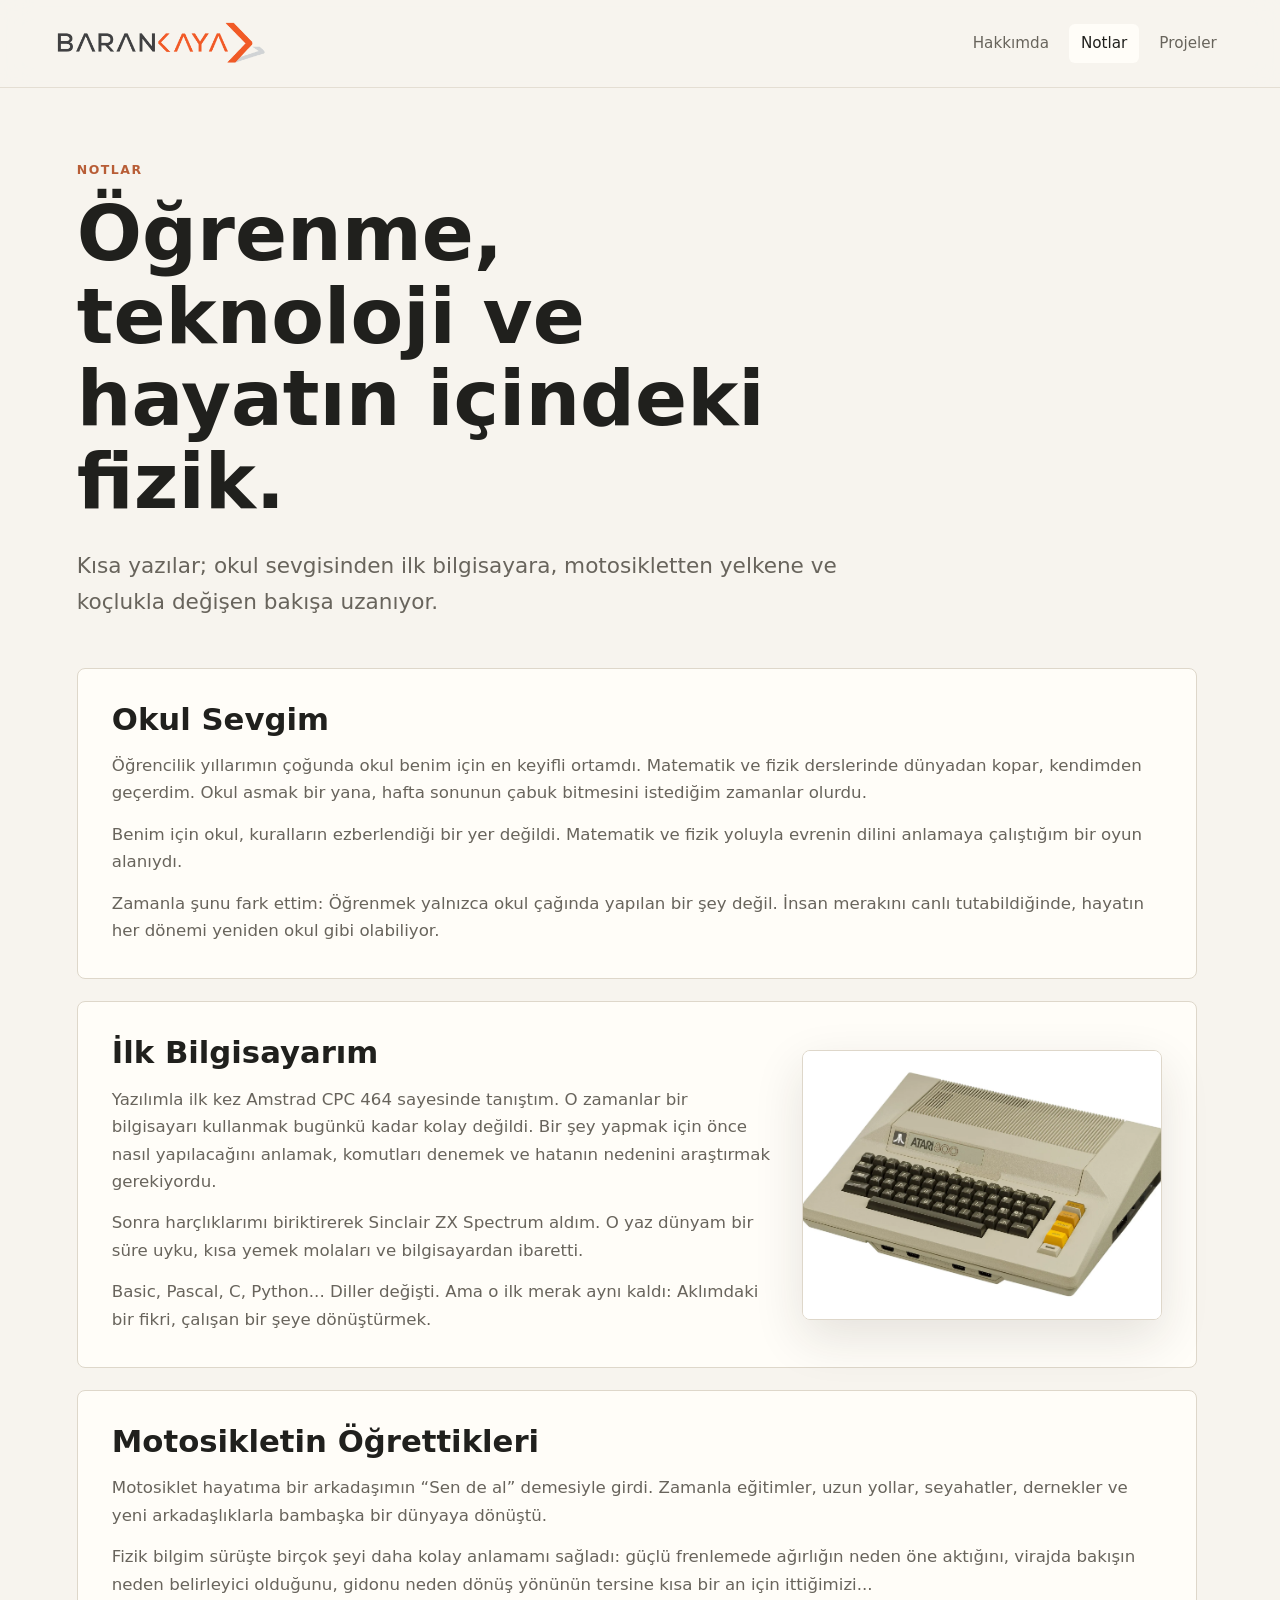
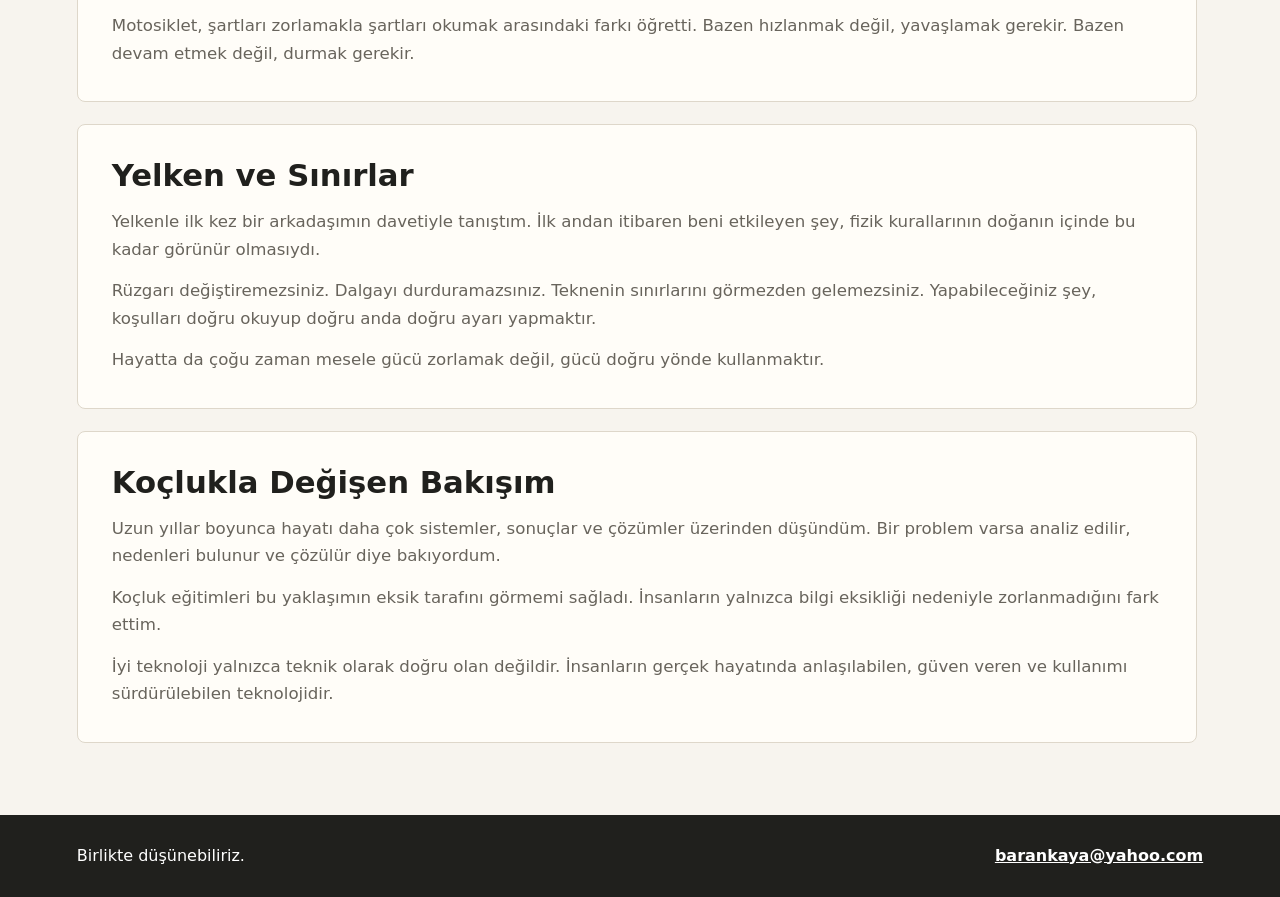
==== notlar.html @ fc0e7b52 "Initial barankaya site" ====
<!doctype html>
<html lang="tr">
  <head>
    <meta charset="utf-8">
    <meta name="viewport" content="width=device-width, initial-scale=1">
    <title>Baran Kaya - Notlar</title>
    <meta name="description" content="Baran Kaya'nın okul, ilk bilgisayar, motosiklet, yelken ve koçluk üzerine kişisel notları.">
    <link rel="icon" href="favicon.ico" sizes="any">
    <link rel="icon" type="image/png" href="assets/icons/favicon-32x32.png" sizes="32x32">
    <link rel="icon" type="image/png" href="assets/icons/favicon-192x192.png" sizes="192x192">
    <link rel="apple-touch-icon" href="assets/icons/apple-touch-icon.png">
    <meta name="msapplication-TileImage" content="assets/icons/mstile-270x270.png">
    <link rel="stylesheet" href="assets/css/style.css">
  </head>
  <body>
    <header class="site-header">
      <a class="brand" href="index.html" aria-label="Baran Kaya ana sayfa">
        <img src="assets/img/baran-kaya-logo.webp" alt="Baran Kaya">
      </a>
      <nav class="nav" aria-label="Ana menü">
        <a href="index.html">Hakkımda</a>
        <a href="notlar.html" aria-current="page">Notlar</a>
        <a href="projeler.html">Projeler</a>
      </nav>
    </header>

    <main class="page">
      <section class="page-heading">
        <p class="eyebrow">Notlar</p>
        <h1>Öğrenme, teknoloji ve hayatın içindeki fizik.</h1>
        <p class="lead">Kısa yazılar; okul sevgisinden ilk bilgisayara, motosikletten yelkene ve koçlukla değişen bakışa uzanıyor.</p>
      </section>

      <section class="note-list">
        <article class="note" id="okul-sevgim">
          <h2>Okul Sevgim</h2>
          <p>Öğrencilik yıllarımın çoğunda okul benim için en keyifli ortamdı. Matematik ve fizik derslerinde dünyadan kopar, kendimden geçerdim. Okul asmak bir yana, hafta sonunun çabuk bitmesini istediğim zamanlar olurdu.</p>
          <p>Benim için okul, kuralların ezberlendiği bir yer değildi. Matematik ve fizik yoluyla evrenin dilini anlamaya çalıştığım bir oyun alanıydı.</p>
          <p>Zamanla şunu fark ettim: Öğrenmek yalnızca okul çağında yapılan bir şey değil. İnsan merakını canlı tutabildiğinde, hayatın her dönemi yeniden okul gibi olabiliyor.</p>
        </article>

        <article class="note with-image" id="ilk-bilgisayarim">
          <div>
            <h2>İlk Bilgisayarım</h2>
            <p>Yazılımla ilk kez Amstrad CPC 464 sayesinde tanıştım. O zamanlar bir bilgisayarı kullanmak bugünkü kadar kolay değildi. Bir şey yapmak için önce nasıl yapılacağını anlamak, komutları denemek ve hatanın nedenini araştırmak gerekiyordu.</p>
            <p>Sonra harçlıklarımı biriktirerek Sinclair ZX Spectrum aldım. O yaz dünyam bir süre uyku, kısa yemek molaları ve bilgisayardan ibaretti.</p>
            <p>Basic, Pascal, C, Python... Diller değişti. Ama o ilk merak aynı kaldı: Aklımdaki bir fikri, çalışan bir şeye dönüştürmek.</p>
          </div>
          <img src="assets/img/atari.webp" alt="Atari 800 bilgisayar">
        </article>

        <article class="note" id="motosikletin-ogrettikleri">
          <h2>Motosikletin Öğrettikleri</h2>
          <p>Motosiklet hayatıma bir arkadaşımın “Sen de al” demesiyle girdi. Zamanla eğitimler, uzun yollar, seyahatler, dernekler ve yeni arkadaşlıklarla bambaşka bir dünyaya dönüştü.</p>
          <p>Fizik bilgim sürüşte birçok şeyi daha kolay anlamamı sağladı: güçlü frenlemede ağırlığın neden öne aktığını, virajda bakışın neden belirleyici olduğunu, gidonu neden dönüş yönünün tersine kısa bir an için ittiğimizi...</p>
          <p>Motosiklet, şartları zorlamakla şartları okumak arasındaki farkı öğretti. Bazen hızlanmak değil, yavaşlamak gerekir. Bazen devam etmek değil, durmak gerekir.</p>
        </article>

        <article class="note" id="yelken-ve-sinirlar">
          <h2>Yelken ve Sınırlar</h2>
          <p>Yelkenle ilk kez bir arkadaşımın davetiyle tanıştım. İlk andan itibaren beni etkileyen şey, fizik kurallarının doğanın içinde bu kadar görünür olmasıydı.</p>
          <p>Rüzgarı değiştiremezsiniz. Dalgayı durduramazsınız. Teknenin sınırlarını görmezden gelemezsiniz. Yapabileceğiniz şey, koşulları doğru okuyup doğru anda doğru ayarı yapmaktır.</p>
          <p>Hayatta da çoğu zaman mesele gücü zorlamak değil, gücü doğru yönde kullanmaktır.</p>
        </article>

        <article class="note" id="koclukla-degisen-bakisim">
          <h2>Koçlukla Değişen Bakışım</h2>
          <p>Uzun yıllar boyunca hayatı daha çok sistemler, sonuçlar ve çözümler üzerinden düşündüm. Bir problem varsa analiz edilir, nedenleri bulunur ve çözülür diye bakıyordum.</p>
          <p>Koçluk eğitimleri bu yaklaşımın eksik tarafını görmemi sağladı. İnsanların yalnızca bilgi eksikliği nedeniyle zorlanmadığını fark ettim.</p>
          <p>İyi teknoloji yalnızca teknik olarak doğru olan değildir. İnsanların gerçek hayatında anlaşılabilen, güven veren ve kullanımı sürdürülebilen teknolojidir.</p>
        </article>
      </section>
    </main>

    <footer class="site-footer">
      <p>Birlikte düşünebiliriz.</p>
      <a href="mailto:barankaya@yahoo.com">barankaya@yahoo.com</a>
    </footer>
  </body>
</html>
---- assets/css/style.css ----
:root {
  --bg: #f7f4ee;
  --panel: #fffdf8;
  --ink: #20201d;
  --muted: #68645c;
  --line: #ded7ca;
  --accent: #1f5f5b;
  --accent-dark: #164844;
  --warm: #b85d36;
  --shadow: 0 18px 50px rgba(38, 34, 28, 0.12);
}

* {
  box-sizing: border-box;
}

html {
  scroll-behavior: smooth;
}

body {
  margin: 0;
  background: var(--bg);
  color: var(--ink);
  font-family: Inter, ui-sans-serif, system-ui, -apple-system, BlinkMacSystemFont, "Segoe UI", sans-serif;
  line-height: 1.65;
}

img {
  display: block;
  max-width: 100%;
}

a {
  color: inherit;
}

.site-header {
  position: sticky;
  top: 0;
  z-index: 10;
  display: flex;
  align-items: center;
  justify-content: space-between;
  gap: 24px;
  padding: 18px clamp(20px, 4vw, 56px);
  background: rgba(247, 244, 238, 0.9);
  border-bottom: 1px solid rgba(222, 215, 202, 0.75);
  backdrop-filter: blur(16px);
}

.brand {
  display: inline-flex;
  align-items: center;
  width: min(220px, 48vw);
  font-weight: 750;
  text-decoration: none;
  letter-spacing: 0;
}

.brand img {
  width: 100%;
  height: auto;
}

.nav {
  display: flex;
  align-items: center;
  gap: 8px;
}

.nav a {
  min-height: 38px;
  padding: 7px 12px;
  border-radius: 6px;
  color: var(--muted);
  font-size: 0.95rem;
  text-decoration: none;
}

.nav a:hover,
.nav a[aria-current="page"] {
  background: var(--panel);
  color: var(--ink);
}

.hero {
  display: grid;
  grid-template-columns: minmax(0, 1.2fr) minmax(260px, 420px);
  gap: clamp(32px, 6vw, 76px);
  align-items: center;
  min-height: calc(100vh - 76px);
  padding: clamp(56px, 8vw, 108px) clamp(20px, 6vw, 88px) 48px;
}

.hero-copy,
.page-heading {
  max-width: 780px;
}

.eyebrow {
  margin: 0 0 12px;
  color: var(--warm);
  font-size: 0.78rem;
  font-weight: 800;
  letter-spacing: 0.12em;
  text-transform: uppercase;
}

h1,
h2 {
  margin: 0;
  line-height: 1.08;
  letter-spacing: 0;
}

h1 {
  max-width: 760px;
  font-size: clamp(2.5rem, 6vw, 5.6rem);
}

h2 {
  font-size: clamp(1.65rem, 3vw, 3rem);
}

p {
  margin: 0;
}

.lead {
  margin-top: 24px;
  color: var(--muted);
  font-size: clamp(1.08rem, 2vw, 1.35rem);
}

.hero-actions {
  display: flex;
  flex-wrap: wrap;
  gap: 12px;
  margin-top: 32px;
}

.button {
  display: inline-flex;
  align-items: center;
  justify-content: center;
  min-height: 46px;
  padding: 10px 18px;
  border: 1px solid var(--line);
  border-radius: 6px;
  background: var(--panel);
  color: var(--ink);
  font-weight: 700;
  text-decoration: none;
}

.button.primary {
  border-color: var(--accent);
  background: var(--accent);
  color: #fff;
}

.portrait-card {
  margin: 0;
  padding: 12px;
  background: var(--panel);
  border: 1px solid var(--line);
  border-radius: 8px;
  box-shadow: var(--shadow);
}

.portrait-card img {
  aspect-ratio: 1;
  width: 100%;
  border-radius: 6px;
  object-fit: cover;
}

.section,
.page {
  padding-right: clamp(20px, 6vw, 88px);
  padding-left: clamp(20px, 6vw, 88px);
}

.intro-grid {
  display: grid;
  grid-template-columns: minmax(0, 1fr) minmax(280px, 0.55fr);
  gap: 28px;
  padding-top: 64px;
  padding-bottom: 64px;
  border-top: 1px solid var(--line);
}

.intro-grid p,
.story-copy p,
.feature p,
.today p,
.note p,
.project-card p,
.questions li {
  color: var(--muted);
  font-size: 1.04rem;
}

.intro-grid h2,
.story-copy h2,
.feature h2,
.today h2 {
  margin-bottom: 18px;
}

.quote-panel {
  display: flex;
  align-items: center;
  padding: 28px;
  background: var(--accent-dark);
  border-radius: 8px;
}

.quote-panel p {
  color: #fff;
  font-size: 1.22rem;
  font-weight: 650;
}

.story-section {
  display: grid;
  grid-template-columns: minmax(0, 1fr) minmax(300px, 0.8fr);
  gap: clamp(28px, 5vw, 64px);
  align-items: center;
  padding-top: 72px;
  padding-bottom: 72px;
  background: #ece7dc;
}

.media-strip {
  display: grid;
  grid-template-columns: 1fr 1fr;
  gap: 14px;
}

.media-strip img,
.feature img,
.note.with-image img {
  width: 100%;
  border-radius: 8px;
  border: 1px solid var(--line);
  object-fit: cover;
  box-shadow: var(--shadow);
}

.media-strip img {
  aspect-ratio: 4 / 3;
}

.text-link {
  display: inline-flex;
  margin-top: 22px;
  color: var(--accent-dark);
  font-weight: 800;
  text-decoration-thickness: 2px;
  text-underline-offset: 5px;
}

.two-column {
  display: grid;
  grid-template-columns: repeat(2, minmax(0, 1fr));
  gap: 24px;
  padding-top: 72px;
  padding-bottom: 72px;
}

.feature {
  display: grid;
  gap: 22px;
}

.feature img {
  aspect-ratio: 16 / 10;
}

.today {
  display: grid;
  grid-template-columns: minmax(0, 0.95fr) minmax(0, 1fr) auto;
  gap: 28px;
  align-items: center;
  padding-top: 64px;
  padding-bottom: 64px;
  border-top: 1px solid var(--line);
}

.site-footer {
  display: flex;
  align-items: center;
  justify-content: space-between;
  gap: 18px;
  padding: 28px clamp(20px, 6vw, 88px);
  background: var(--ink);
  color: #fff;
}

.site-footer a {
  color: #fff;
  font-weight: 700;
}

.page {
  padding-top: 72px;
  padding-bottom: 72px;
}

.page-heading {
  margin-bottom: 48px;
}

.note-list {
  display: grid;
  gap: 22px;
  max-width: 1120px;
}

.note,
.project-card,
.questions {
  padding: clamp(22px, 4vw, 34px);
  background: var(--panel);
  border: 1px solid var(--line);
  border-radius: 8px;
}

.note h2,
.project-card h2,
.questions h2 {
  margin-bottom: 16px;
  font-size: clamp(1.35rem, 2.4vw, 2.1rem);
}

.note p + p {
  margin-top: 14px;
}

.note.with-image {
  display: grid;
  grid-template-columns: minmax(0, 1fr) minmax(220px, 360px);
  gap: 26px;
  align-items: center;
}

.note.with-image img {
  aspect-ratio: 4 / 3;
}

.projects-heading {
  max-width: 900px;
}

.project-grid {
  display: grid;
  grid-template-columns: repeat(2, minmax(0, 1fr));
  gap: 22px;
}

.project-card span {
  display: inline-flex;
  margin-bottom: 22px;
  color: var(--warm);
  font-size: 0.86rem;
  font-weight: 900;
}

.questions {
  margin-top: 28px;
}

.questions ul {
  display: grid;
  gap: 12px;
  margin: 0;
  padding-left: 22px;
}

@media (max-width: 900px) {
  .hero,
  .intro-grid,
  .story-section,
  .two-column,
  .today,
  .note.with-image,
  .project-grid {
    grid-template-columns: 1fr;
  }

  .hero {
    min-height: auto;
  }

  .today {
    align-items: start;
  }
}

@media (max-width: 640px) {
  .site-header {
    align-items: flex-start;
    flex-direction: column;
    padding-top: 14px;
    padding-bottom: 14px;
  }

  .nav {
    width: 100%;
    justify-content: space-between;
  }

  .nav a {
    padding-right: 8px;
    padding-left: 8px;
    font-size: 0.9rem;
  }

  .hero {
    padding-top: 44px;
  }

  .media-strip {
    grid-template-columns: 1fr;
  }

  .site-footer {
    align-items: flex-start;
    flex-direction: column;
  }
}
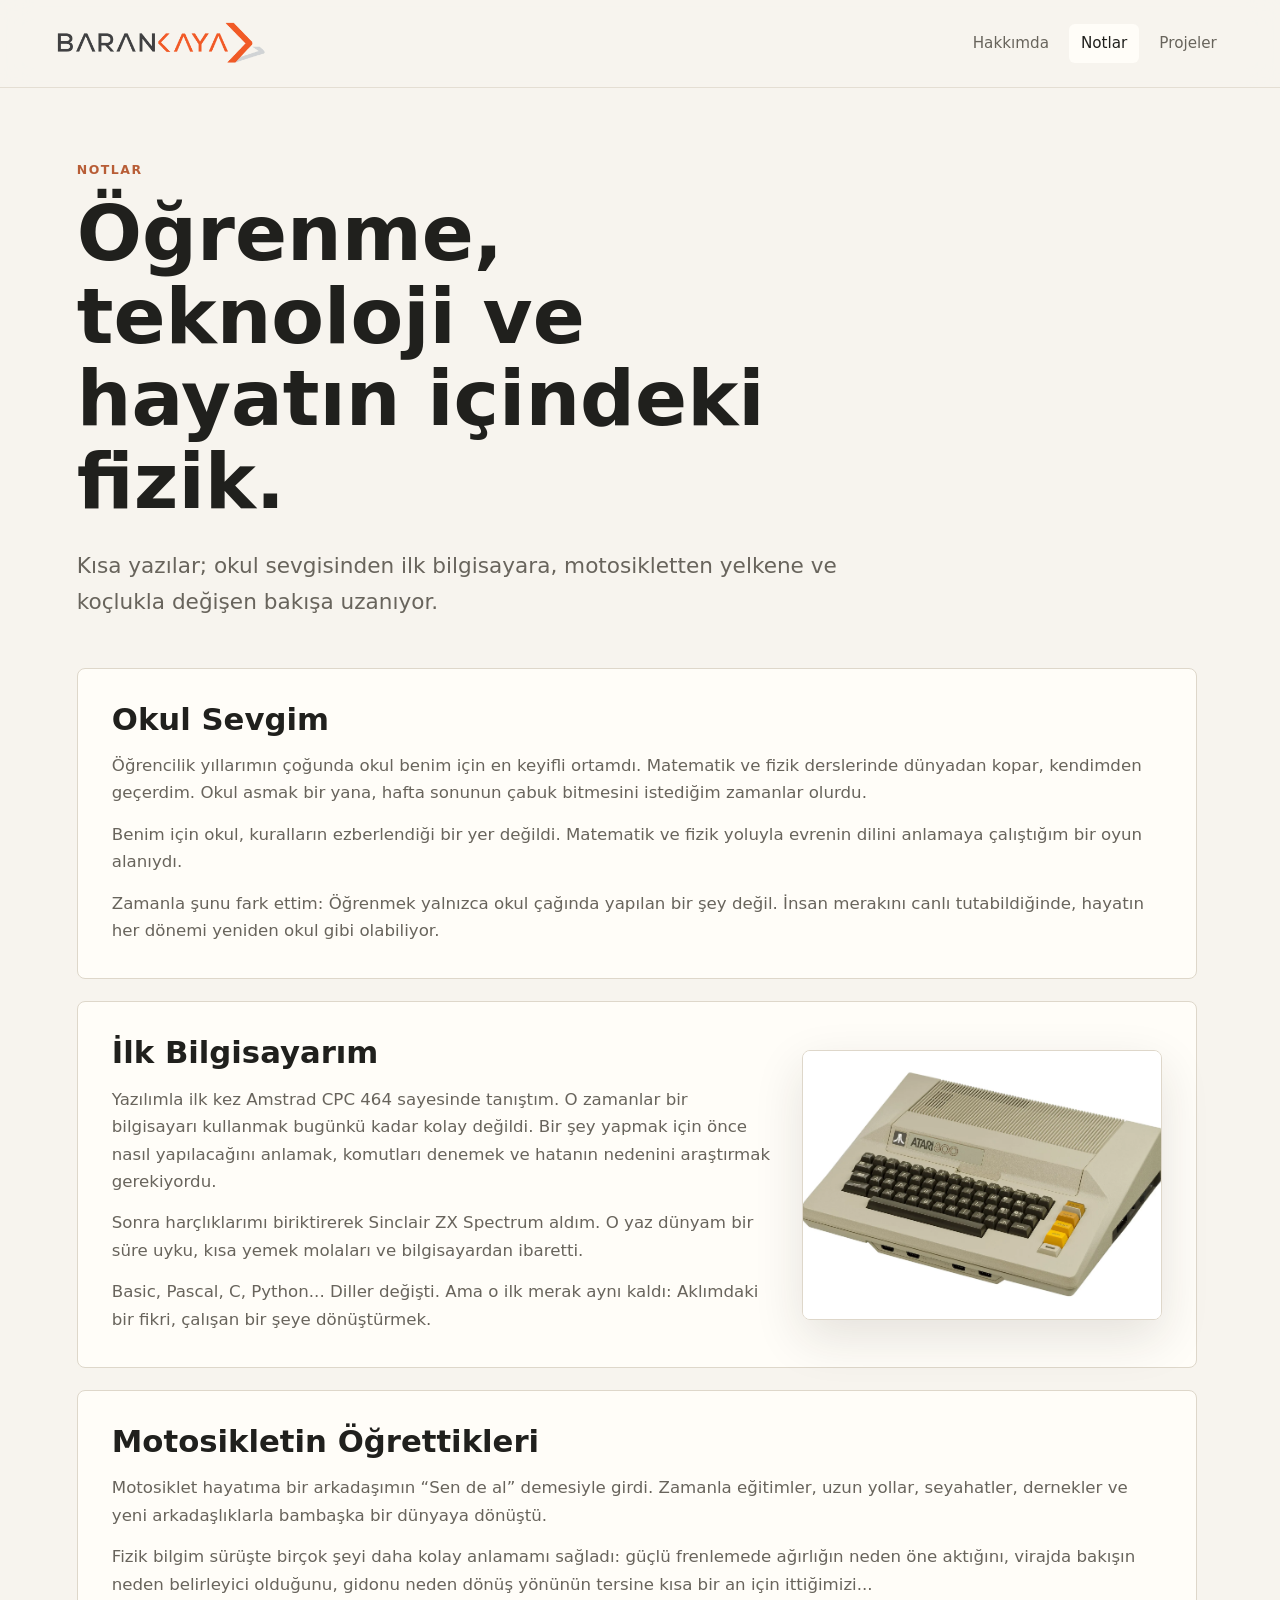
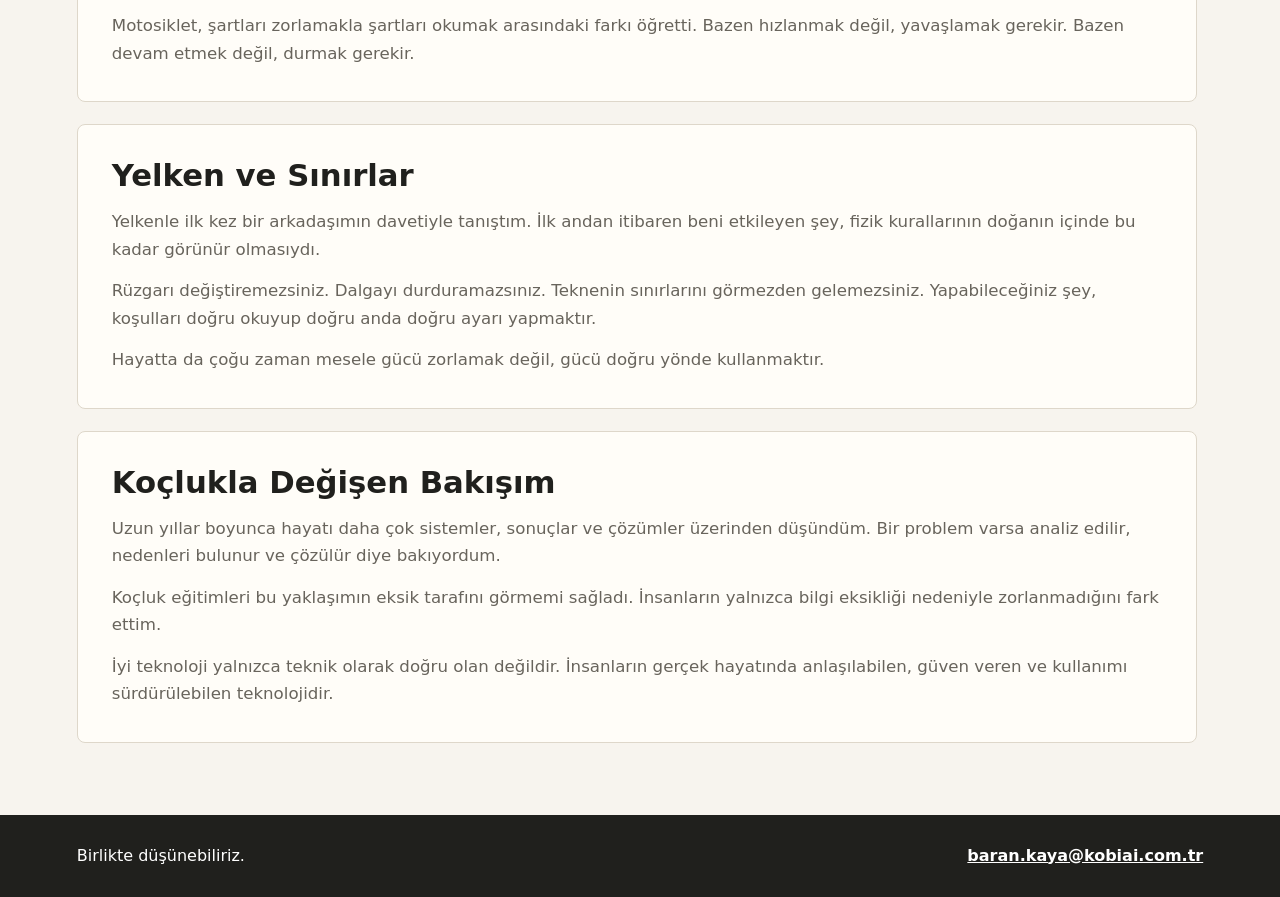
==== commit 6b61b3e2: "Configure custom domain and indexing" ====
--- a/notlar.html
+++ b/notlar.html
@@ -5,6 +5,8 @@
     <meta name="viewport" content="width=device-width, initial-scale=1">
     <title>Baran Kaya - Notlar</title>
     <meta name="description" content="Baran Kaya'nın okul, ilk bilgisayar, motosiklet, yelken ve koçluk üzerine kişisel notları.">
+    <meta name="robots" content="index, follow">
+    <link rel="canonical" href="https://barankaya.com.tr/notlar.html">
     <link rel="icon" href="favicon.ico" sizes="any">
     <link rel="icon" type="image/png" href="assets/icons/favicon-32x32.png" sizes="32x32">
     <link rel="icon" type="image/png" href="assets/icons/favicon-192x192.png" sizes="192x192">
@@ -74,7 +76,7 @@
 
     <footer class="site-footer">
       <p>Birlikte düşünebiliriz.</p>
-      <a href="mailto:barankaya@yahoo.com">barankaya@yahoo.com</a>
+      <a href="mailto:baran.kaya@kobiai.com.tr">baran.kaya@kobiai.com.tr</a>
     </footer>
   </body>
 </html>
--- a/assets/css/style.css
+++ b/assets/css/style.css
@@ -192,6 +192,7 @@
 }
 
 .intro-grid p,
+.about-flow p,
 .story-copy p,
 .feature p,
 .today p,
@@ -202,6 +203,39 @@
   font-size: 1.04rem;
 }
 
+.intro-grid p + p {
+  margin-top: 14px;
+}
+
+.about-flow {
+  display: grid;
+  gap: 28px;
+  padding-top: 72px;
+  padding-bottom: 72px;
+  border-top: 1px solid var(--line);
+}
+
+.about-flow article {
+  max-width: 940px;
+}
+
+.about-flow article + article {
+  padding-top: 36px;
+  border-top: 1px solid var(--line);
+}
+
+.about-flow p + p {
+  margin-top: 14px;
+}
+
+.about-flow.compact {
+  padding-bottom: 24px;
+}
+
+.about-flow.final-about {
+  background: #ece7dc;
+}
+
 .intro-grid h2,
 .story-copy h2,
 .feature h2,
@@ -289,6 +323,131 @@
   border-top: 1px solid var(--line);
 }
 
+.today p + p {
+  margin-top: 12px;
+}
+
+.today-copy p {
+  color: var(--muted);
+  font-size: 1.04rem;
+}
+
+.contact-note {
+  display: grid;
+  grid-template-columns: minmax(0, 0.95fr) minmax(0, 1fr) auto;
+  gap: 28px;
+  align-items: center;
+  padding-top: 64px;
+  padding-bottom: 64px;
+  border-top: 1px solid var(--line);
+}
+
+.contact-note p {
+  color: var(--muted);
+  font-size: 1.04rem;
+}
+
+.about-page {
+  --about-pad: clamp(24px, 6vw, 88px);
+  --about-width: 1080px;
+  padding-bottom: 40px;
+}
+
+.about-hero {
+  display: grid;
+  grid-template-columns: minmax(0, 1.2fr) minmax(260px, 360px);
+  gap: clamp(32px, 6vw, 76px);
+  align-items: center;
+  width: min(var(--about-width), calc(100% - (var(--about-pad) * 2)));
+  margin: 0 auto;
+  padding: clamp(56px, 8vw, 96px) 0 56px;
+  border-bottom: 1px solid var(--line);
+}
+
+.about-hero-copy {
+  max-width: 880px;
+}
+
+.about-hero-copy p:not(.eyebrow) {
+  color: var(--muted);
+  font-size: 1.06rem;
+}
+
+.about-hero-copy .lead,
+.about-hero-copy p + p {
+  margin-top: 18px;
+}
+
+.about-article {
+  width: min(var(--about-width), calc(100% - (var(--about-pad) * 2)));
+  max-width: none;
+  margin: 0 auto;
+  padding: 0;
+}
+
+.about-article > section {
+  padding: 56px 0;
+  border-bottom: 1px solid var(--line);
+}
+
+.about-article h2 {
+  max-width: 780px;
+  margin-bottom: 18px;
+  font-size: clamp(1.75rem, 2.5vw, 2.35rem);
+}
+
+.about-article p {
+  max-width: 820px;
+  color: var(--muted);
+  font-size: 1.06rem;
+}
+
+.about-article p + p {
+  margin-top: 14px;
+}
+
+.with-side-image {
+  display: grid;
+  grid-template-columns: 1fr;
+  gap: 26px;
+}
+
+.image-pair {
+  display: grid;
+  grid-template-columns: repeat(2, minmax(0, 1fr));
+  gap: 14px;
+}
+
+.image-pair img,
+.media-notes img {
+  width: 100%;
+  border: 1px solid var(--line);
+  border-radius: 8px;
+  object-fit: cover;
+  box-shadow: var(--shadow);
+}
+
+.image-pair img {
+  aspect-ratio: 16 / 10;
+}
+
+.media-notes {
+  display: grid;
+  grid-template-columns: repeat(2, minmax(0, 1fr));
+  gap: 24px;
+  margin-top: 26px;
+}
+
+.media-notes article {
+  display: grid;
+  align-content: start;
+  gap: 16px;
+}
+
+.media-notes img {
+  aspect-ratio: 16 / 10;
+}
+
 .site-footer {
   display: flex;
   align-items: center;
@@ -385,6 +544,10 @@
   .story-section,
   .two-column,
   .today,
+  .contact-note,
+  .about-hero,
+  .with-side-image,
+  .media-notes,
   .note.with-image,
   .project-grid {
     grid-template-columns: 1fr;
@@ -426,6 +589,10 @@
     grid-template-columns: 1fr;
   }
 
+  .image-pair {
+    grid-template-columns: 1fr;
+  }
+
   .site-footer {
     align-items: flex-start;
     flex-direction: column;
